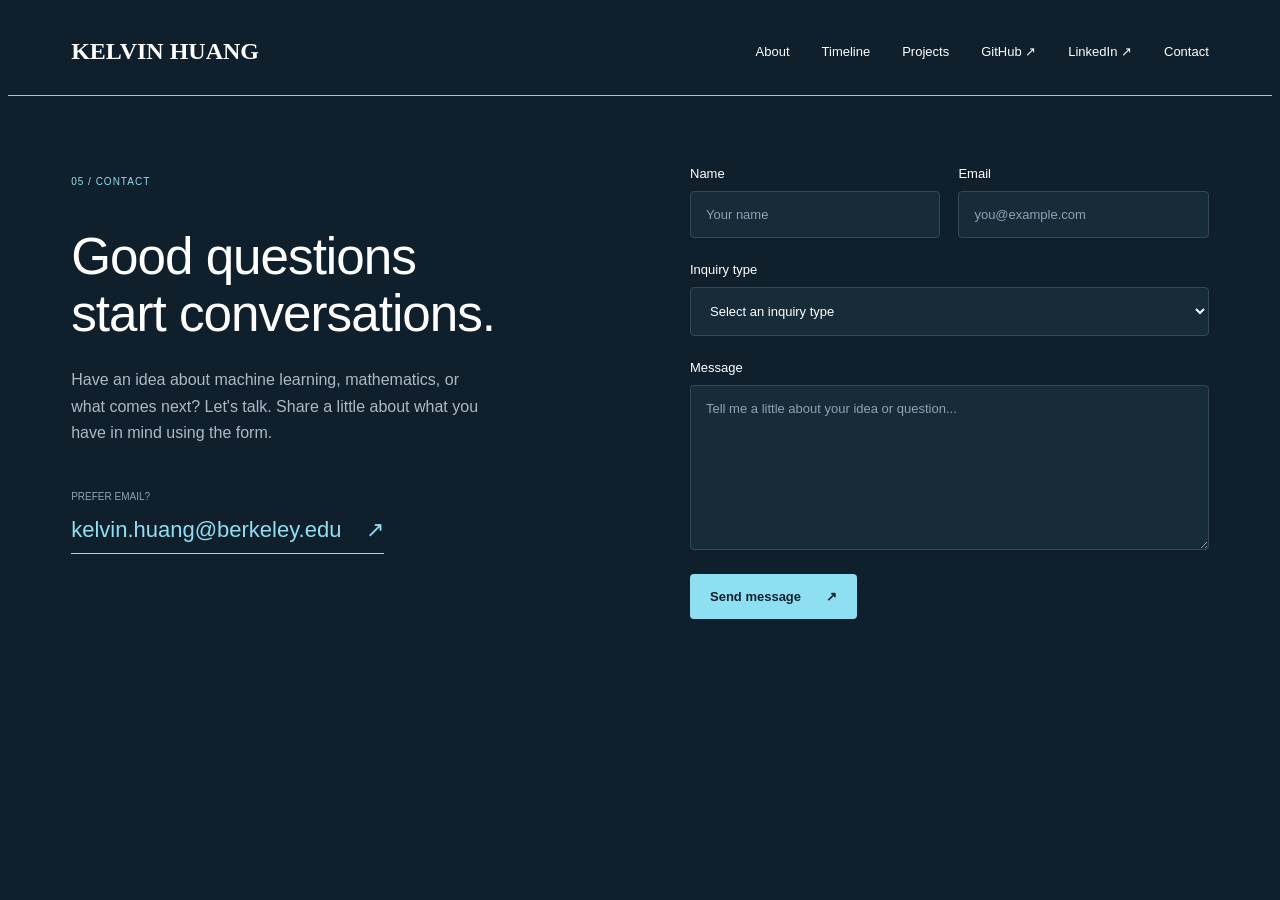
==== contact.html @ dd0a3b24 "Completed the contact page" ====
<!DOCTYPE html>
<html>
<head>
    <title>Contact | Kelvin Huang</title>
    <meta name="description" content="Contact Kelvin Huang">
    <link rel="stylesheet" href="style.css">
</head>

<body class="contact_body">

    <header>
        <div class="header_name">
            KELVIN HUANG
        </div>

        <nav class="header_text">
            <a href="index.html">About</a>
            <a href="index.html#timeline">Timeline</a>
            <a href="projects.html">Projects</a>
            <a href="https://github.com/Wildtypers" target="_blank">GitHub ↗</a>
            <a href="https://www.linkedin.com/in/kelvin-huang-7a6068315/?isSelfProfile=true" target="_blank">LinkedIn ↗</a>
            <a href="contact.html">Contact</a>
        </nav>
    </header>

    <main class="contact_page">

        <section class="contact_intro">

            <p class="contact_label">
                05 / CONTACT
            </p>

            <h1>
                Good questions<br>
                start conversations.
            </h1>

            <p class="contact_description">
                Have an idea about machine learning, mathematics,
                or what comes next? Let's talk. Share a little
                about what you have in mind using the form.
            </p>

            <div class="contact_email">

                <p>PREFER EMAIL?</p>

                <a href="mailto:kelvin.huang@berkeley.edu">
                    kelvin.huang@berkeley.edu
                    <span>↗</span>
                </a>

            </div>

        </section>


        <section class="contact_form_section">

            <form class="contact_form">

                <div class="contact_form_row">

                    <div class="contact_field">
                        <label for="contact_name">Name</label>

                        <input
                            type="text"
                            id="contact_name"
                            name="name"
                            placeholder="Your name"
                            required
                        >
                    </div>

                    <div class="contact_field">
                        <label for="contact_email">Email</label>

                        <input
                            type="email"
                            id="contact_email"
                            name="email"
                            placeholder="you@example.com"
                            required
                        >
                    </div>

                </div>


                <div class="contact_field">

                    <label for="inquiry_type">
                        Inquiry type
                    </label>

                    <select id="inquiry_type" name="inquiry" required>

                        <option value="" disabled selected>
                            Select an inquiry type
                        </option>

                        <option value="research">
                            Research collaboration
                        </option>

                        <option value="project">
                            Project inquiry
                        </option>

                        <option value="opportunity">
                            Internship / Opportunity
                        </option>

                        <option value="general">
                            General question
                        </option>

                        <option value="other">
                            Other
                        </option>

                    </select>

                </div>


                <div class="contact_field">

                    <label for="contact_message">
                        Message
                    </label>

                    <textarea
                        id="contact_message"
                        name="message"
                        placeholder="Tell me a little about your idea or question..."
                        rows="7"
                        required
                    ></textarea>

                </div>


                <button type="submit" class="contact_submit">
                    Send message
                    <span>↗</span>
                </button>

            </form>

        </section>

    </main>

</body>
</html>
---- style.css ----
* {
    box-sizing: border-box;
}

a {
    text-decoration: none;
    color: inherit;
}

body {
    background: #0f202c;
    color: white;
    font-family: Impact, Haettenschweiler, 'Arial Narrow Bold', sans-serif

}

header{
    display: flex;
    justify-content: space-between;
    align-items: center;

    padding: 30px 5%;
    border-bottom: 1px solid #AEC0CF;
}

.header_name{
    font-family: "Orbitron", san-serif;
    font-size: 24px;
    font-weight: bold;
}

.header_text {
    display: flex;
    align-items: center;
    gap: 32px;
    font-size: 13px;
}

.landing_page{
    display: grid;
    grid-template-columns: 1.2fr 0.8fr;
    grid-template-rows: 1fr auto;

    column-gap: 80px;
    padding: 65px 5% 0;
}

.landing_page_left {
    display: flex;
    flex-direction: column;
    justify-content: center;

    padding-bottom: 60px;
}

.landing_page_left > p:first-child {
    color: #8edff1;

    font-family: "Orbitron", sans-serif;
    font-size: 10px;
    letter-spacing: 1px;

    margin-bottom: 25px;
}

.landing_page_left h1 {
    font-size: clamp(42px, 5vw, 68px);

    font-weight: 300;

    line-height: 1.08;

    letter-spacing: -2px;

    margin-bottom: 22px;
}

.landing_page_left h1 + p {
    max-width: 590px;

    color: #adbac6;

    font-size: 15px;
    line-height: 1.65;
}

.landing_page_right {

    display: flex;
    justify-content: center;
    align-items: flex-start;

    width: 80%;
}

.landing_page_right img {
    width: 100%;
    height: 100%;

    object-fit: contain;
}

.buttons {
    display: flex;
    gap: 12px;
    font-family: "Orbitron", sans-serif;
    margin-top: 30px;
}

.main_button,.secondary_button {
    min-width: 145px;

    padding: 14px 20px;

    border-radius: 4px;

    font-size: 13px;
    font-weight: 600;

    text-align: center;

    transition: 0.2s ease;
}

.main_button {
    background: #9be9f7;
    color: #10202d;
}

.main_button:hover {
    background: #b6f1fb;
    transform: translateY(-2px);
}

.secondary_button {
    border: 1px solid #40515f;
    color: #ffffff;
}

.secondary_button:hover {
    border-color: #9be9f7;
    color: #9be9f7;

    transform: translateY(-2px);
}

.landing_page_bottom {
    grid-column: 1 / -1;

    display: grid;
    grid-template-columns: repeat(3, 1fr);

    gap: 40px;

    padding-top: 25px;
    padding-bottom: 35px;

    border-top: 1px solid #40515f;
}

.info_item p {
    font-size: 12px;
    color: #8fa3b3;
    margin-bottom: 8px;
}

.info_item h3 {
    font-size: 16px;
    font-weight: 400;
}

.timeline_section{
    background: #D5DFE5;
    color: #172532;
    padding: 70px 5%;
}

.timeline_header{
    margin-bottom: 45px;
}

.timeline_header > p {
    font-family: "Orbitron", sans-serif;
    font-size: 10px;
    letter-spacing: 1px;

    color: #087b9b;

    margin-bottom: 18px;
}

.timeline_header h2{
    font-size: clamp(36px, 4vw, 52px);
    font-weight: 400;

    letter-spacing: -1px;

    margin: 0;
}

.timeline_row {
    background: white;

    border: 1px solid #d5dfe5;
    border-radius: 8px;

    display: grid;

    grid-template-columns: 140px repeat(3, 1fr);

    gap: 40px;

    padding: 48px 28px 45px;
   
}

.semester {
    position: relative; 
    
    padding-top: 25px;

    font-family: Arial, Helvetica, sans-serif;

    border-top: 1px solid #cbd8df
}

.semester::before {
    content: "";

    position: absolute;

    top: -4px;
    left: 0;

    width: 7px;
    height: 7px;

    border-radius: 50%;

    background: #087b9b;
}

.semester > p:first-child {
    font-family: "Orbitron", sans-serif;

    color: #087b9b;

    font-size: 9px;
    letter-spacing: 0.3px;

    margin: 0 0 12px;
}

.semester_dropdown {
    display: none;

    margin-top: 15px;
}

.semester_dropdown ul {
    margin: 0;
    padding-left: 20px;
}

.semester_dropdown li {
    margin-bottom: 8px;

    font-size: 14px;
    line-height: 1.5;

    color: #53636f
}

.details_button {
    background: none;
    border: none;

    padding: 0;

    font-size: 12px;
    color: #087b9b;

    cursor: pointer;
}

.arrow{
    position: relative;
    top: -3px;
}

/* PROJECT PAGE */
.projects_body {
    background: #f5f8fa;
    color: #172532;
    font-family: Impact, Haettenschweiler, 'Arial Narrow Bold', sans-serif
}

.projects_body .projects_page {
    padding: 70px 5%;
    max-width: 1400px;
    margin: 0 auto;
}

/* PROJECT INTRO */

.projects_body .projects_intro {
    display: grid;
    grid-template-columns: 1.3fr 0.7fr;
    gap: 60px;
    align-items: end;

    padding-bottom: 35px;
    border-bottom: 1px solid #d5dfe5;
}

.projects_body .section_label {
    color: #087b9b;
    font-family: "Orbitron", sans-serif;
    font-size: 10px;
    letter-spacing: 1px;
}

.projects_body .projects_intro h1 {
    font-size: clamp(28px, 3vw, 38px);
    font-weight: 400;
    letter-spacing: -1px;
    margin: 18px 0 0;
}

.projects_body .projects_intro_text {
    color: #607180;
    font-size: 14px;
    line-height: 1.6;
    max-width: 380px;
    margin: 0;
}

/* PROJECT ROWS */

.projects_body .project_row {
    display: grid;
    grid-template-columns: 44% 1fr;
    gap: 45px;
    align-items: center;

    padding: 26px 0;
    border-bottom: 1px solid #d5dfe5;
}

/* PROJECT IMAGES */

.projects_body .project_image {
    background: #e2f3f7;
    aspect-ratio: 16 / 9;

    display: flex;
    justify-content: center;
    align-items: center;
    overflow: hidden;
}

.projects_body .dark_project_image {
    background: #10202d;
}

.projects_body .project_image img {
    width: 100%;
    height: 100%;
    object-fit: cover;
}

/* PROJECT CONTENT */

.projects_body .project_content {
    display: flex;
    flex-direction: column;
}

.projects_body .project_meta {
    color: #087b9b;
    font-family: "Orbitron", sans-serif;
    font-size: 10px;
    letter-spacing: 0.3px;
    margin-bottom: 14px;
}

.projects_body .project_title {
    display: flex;
    justify-content: space-between;
    align-items: center;
    gap: 20px;
}

.projects_body .project_title h2 {
    font-size: 26px;
    font-weight: 400;
    margin: 0;
}

.projects_body .project_title span {
    color: #087b9b;
    font-size: 22px;
    transition: 0.2s ease;
}

.projects_body .project_title:hover span {
    transform: translate(3px, -3px);
}

.projects_body .project_description {
    color: #607180;
    font-size: 14px;
    line-height: 1.6;
    margin: 15px 0 12px;
}

.projects_body .project_role {
    font-size: 11px;
    margin: 0 0 8px;
}

.projects_body .project_tools {
    color: #087b9b;
    font-family: "Orbitron", sans-serif;
    font-size: 10px;
    margin: 0 0 14px;
}

.projects_body .project_outcome {
    color: #607180;
    font-size: 12px;
    line-height: 1.6;
    margin: 0;
}

/* Contact Page */


/* CONTACT PAGE */

.contact_body {
    background: #0f202c;
    color: white;
    font-family: Arial, Helvetica, sans-serif;
}

.contact_page {
    display: grid;
    grid-template-columns: 1fr 1fr;
    gap: 100px;

    padding: 70px 5%;
    min-height: 75vh;
}

/* LEFT SIDE */

.contact_label {
    color: #8edff1;
    font-family: "Orbitron", sans-serif;
    font-size: 10px;
    letter-spacing: 1px;
    margin-bottom: 25px;
}

.contact_intro h1 {
    font-size: clamp(36px, 4vw, 52px);
    font-weight: 400;
    letter-spacing: -1px;
    line-height: 1.1;
    margin-bottom: 25px;
}

.contact_description {
    color: #adbac6;
    font-size: 16px;
    line-height: 1.65;
    max-width: 420px;
}

/* EMAIL LINK */

.contact_email {
    margin-top: 45px;
}

.contact_email p {
    color: #8fa3b3;
    font-family: "Orbitron", sans-serif;
    font-size: 10px;
    margin-bottom: 15px;
}

.contact_email a {
    display: inline-flex;
    align-items: center;
    gap: 25px;

    color: #8edff1;
    font-size: 22px;

    padding-bottom: 10px;
    border-bottom: 1px solid #8edff1;
}

.contact_email a:hover {
    color: white;
}

/* RIGHT SIDE - FORM */

.contact_form {
    display: flex;
    flex-direction: column;
    gap: 24px;
}

.contact_form_row {
    display: grid;
    grid-template-columns: 1fr 1fr;
    gap: 18px;
}

.contact_field {
    display: flex;
    flex-direction: column;
    gap: 10px;
}

.contact_field label {
    color: white;
    font-size: 13px;
}

.contact_field input,
.contact_field select,
.contact_field textarea {
    width: 100%;

    background: #172b39;
    color: white;

    border: 1px solid #344958;
    border-radius: 4px;

    padding: 15px;
    font-family: Arial, Helvetica, sans-serif;
    font-size: 13px;
}

.contact_field textarea {
    resize: vertical;
    min-height: 165px;
}

.contact_field input::placeholder,
.contact_field textarea::placeholder {
    color: #8fa3b3;
}

.contact_field input:focus,
.contact_field select:focus,
.contact_field textarea:focus {
    outline: none;
    border-color: #8edff1;
}

.contact_field select {
    cursor: pointer;
}

/* SUBMIT BUTTON */

.contact_submit {
    display: flex;
    align-items: center;
    justify-content: space-between;
    gap: 25px;

    width: fit-content;
    padding: 15px 20px;

    background: #8edff1;
    color: #10202d;

    border: none;
    border-radius: 4px;

    font-size: 13px;
    font-weight: bold;

    cursor: pointer;
    transition: 0.2s ease;
}

.contact_submit:hover {
    background: #b6f1fb;
    transform: translateY(-2px);
}
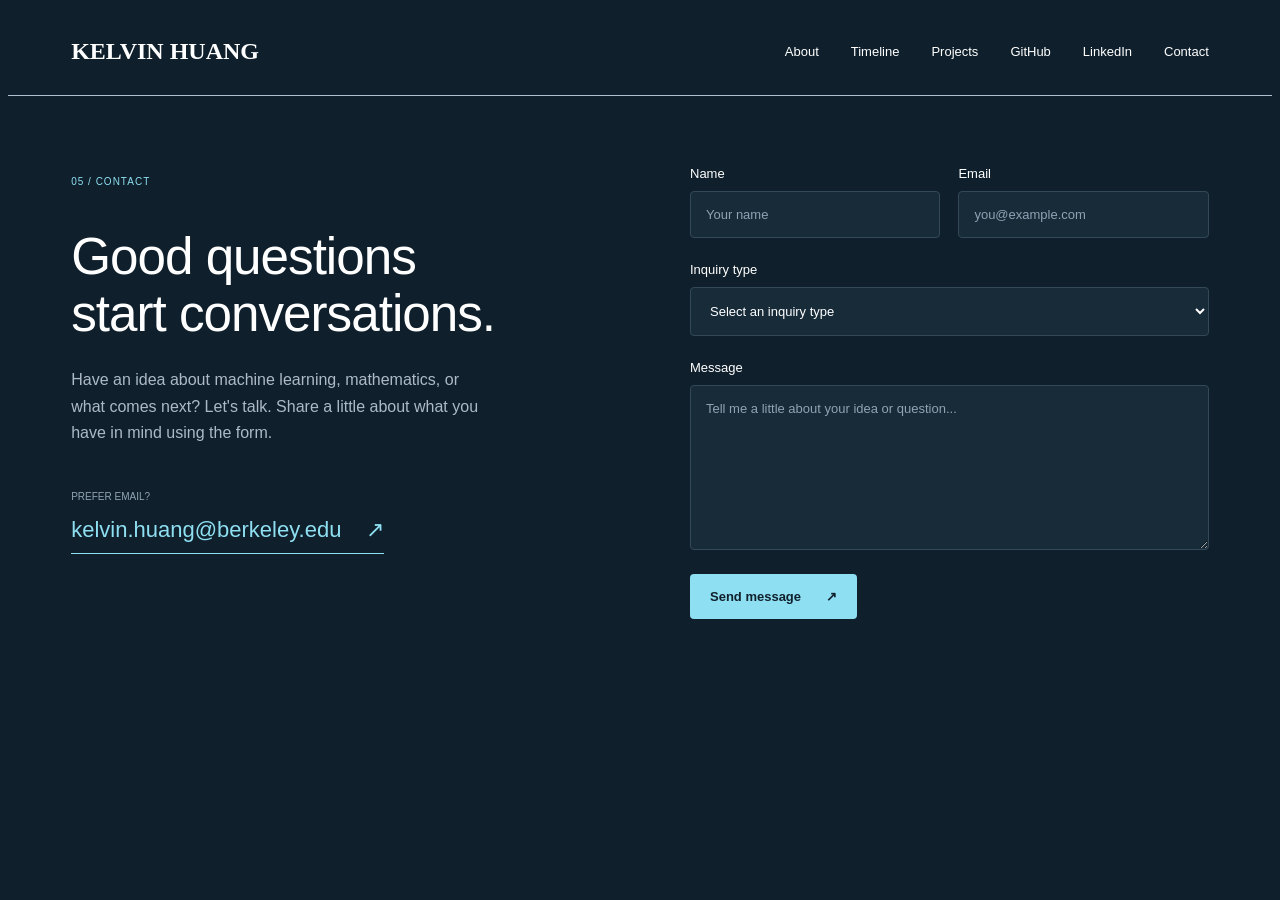
==== commit 7ca13893: "incorporated javascript, adjusted the timeline, added hobbies, polished fonts" ====
--- a/contact.html
+++ b/contact.html
@@ -18,8 +18,8 @@
             <a href="index.html">About</a>
             <a href="index.html#timeline">Timeline</a>
             <a href="projects.html">Projects</a>
-            <a href="https://github.com/Wildtypers" target="_blank">GitHub ↗</a>
-            <a href="https://www.linkedin.com/in/kelvin-huang-7a6068315/?isSelfProfile=true" target="_blank">LinkedIn ↗</a>
+            <a href="https://github.com/Wildtypers" target="_blank">GitHub</a>
+            <a href="https://www.linkedin.com/in/kelvin-huang-7a6068315/?isSelfProfile=true" target="_blank">LinkedIn</a>
             <a href="contact.html">Contact</a>
         </nav>
     </header>
--- a/style.css
+++ b/style.css
@@ -10,7 +10,7 @@
 body {
     background: #0f202c;
     color: white;
-    font-family: Impact, Haettenschweiler, 'Arial Narrow Bold', sans-serif
+    font-family: Arial, Helvetica, sans-serif;
 
 }
 
@@ -288,11 +288,95 @@
     top: -3px;
 }
 
+/* HOBBIES SECTION */
+
+.hobbies_section {
+    background: #f5f8fa;
+    color: #172532;
+    padding: 70px 5%;
+    font-family: Arial, Helvetica, sans-serif;
+}
+
+/* HOBBIES HEADER */
+
+.hobbies_header {
+    display: grid;
+    grid-template-columns: 1.3fr 0.7fr;
+    gap: 60px;
+    align-items: end;
+    margin-bottom: 35px;
+}
+
+.hobbies_heading > p {
+    color: #087b9b;
+    font-family: "Orbitron", sans-serif;
+    font-size: 10px;
+    letter-spacing: 1px;
+    margin-bottom: 20px;
+}
+
+.hobbies_heading h2 {
+    font-size: clamp(36px, 4vw, 48px);
+    font-weight: 400;
+    letter-spacing: -1px;
+    margin: 0;
+}
+
+.hobbies_description {
+    color: #607180;
+    font-size: 16px;
+    line-height: 1.6;
+    max-width: 400px;
+    margin: 0;
+    text-align: right;
+    margin-left: auto;
+}
+
+/* HOBBIES LIST */
+
+.hobbies_list {
+    display: flex;
+    flex-direction: column;
+}
+
+.hobby_row {
+    display: flex;
+    justify-content: space-between;
+    align-items: center;
+    padding: 18px 16px;
+    border-top: 1px solid #d5dfe5;
+}
+
+.hobby_row:last-child {
+    border-bottom: 1px solid #d5dfe5;
+}
+
+.hobby_row p {
+    font-size: 16px;
+    margin: 0;
+}
+
+.hobby_row span {
+    color: #607180;
+    font-family: "Orbitron", sans-serif;
+    font-size: 10px;
+    text-align: right;
+}
+
+/* HOBBIES FOOTER */
+
+.hobbies_footer {
+    color: #607180;
+    font-family: "Orbitron", sans-serif;
+    font-size: 10px;
+    margin-top: 35px;
+}
+
 /* PROJECT PAGE */
 .projects_body {
     background: #f5f8fa;
     color: #172532;
-    font-family: Impact, Haettenschweiler, 'Arial Narrow Bold', sans-serif
+    font-family: Arial, Helvetica, sans-serif;
 }
 
 .projects_body .projects_page {
